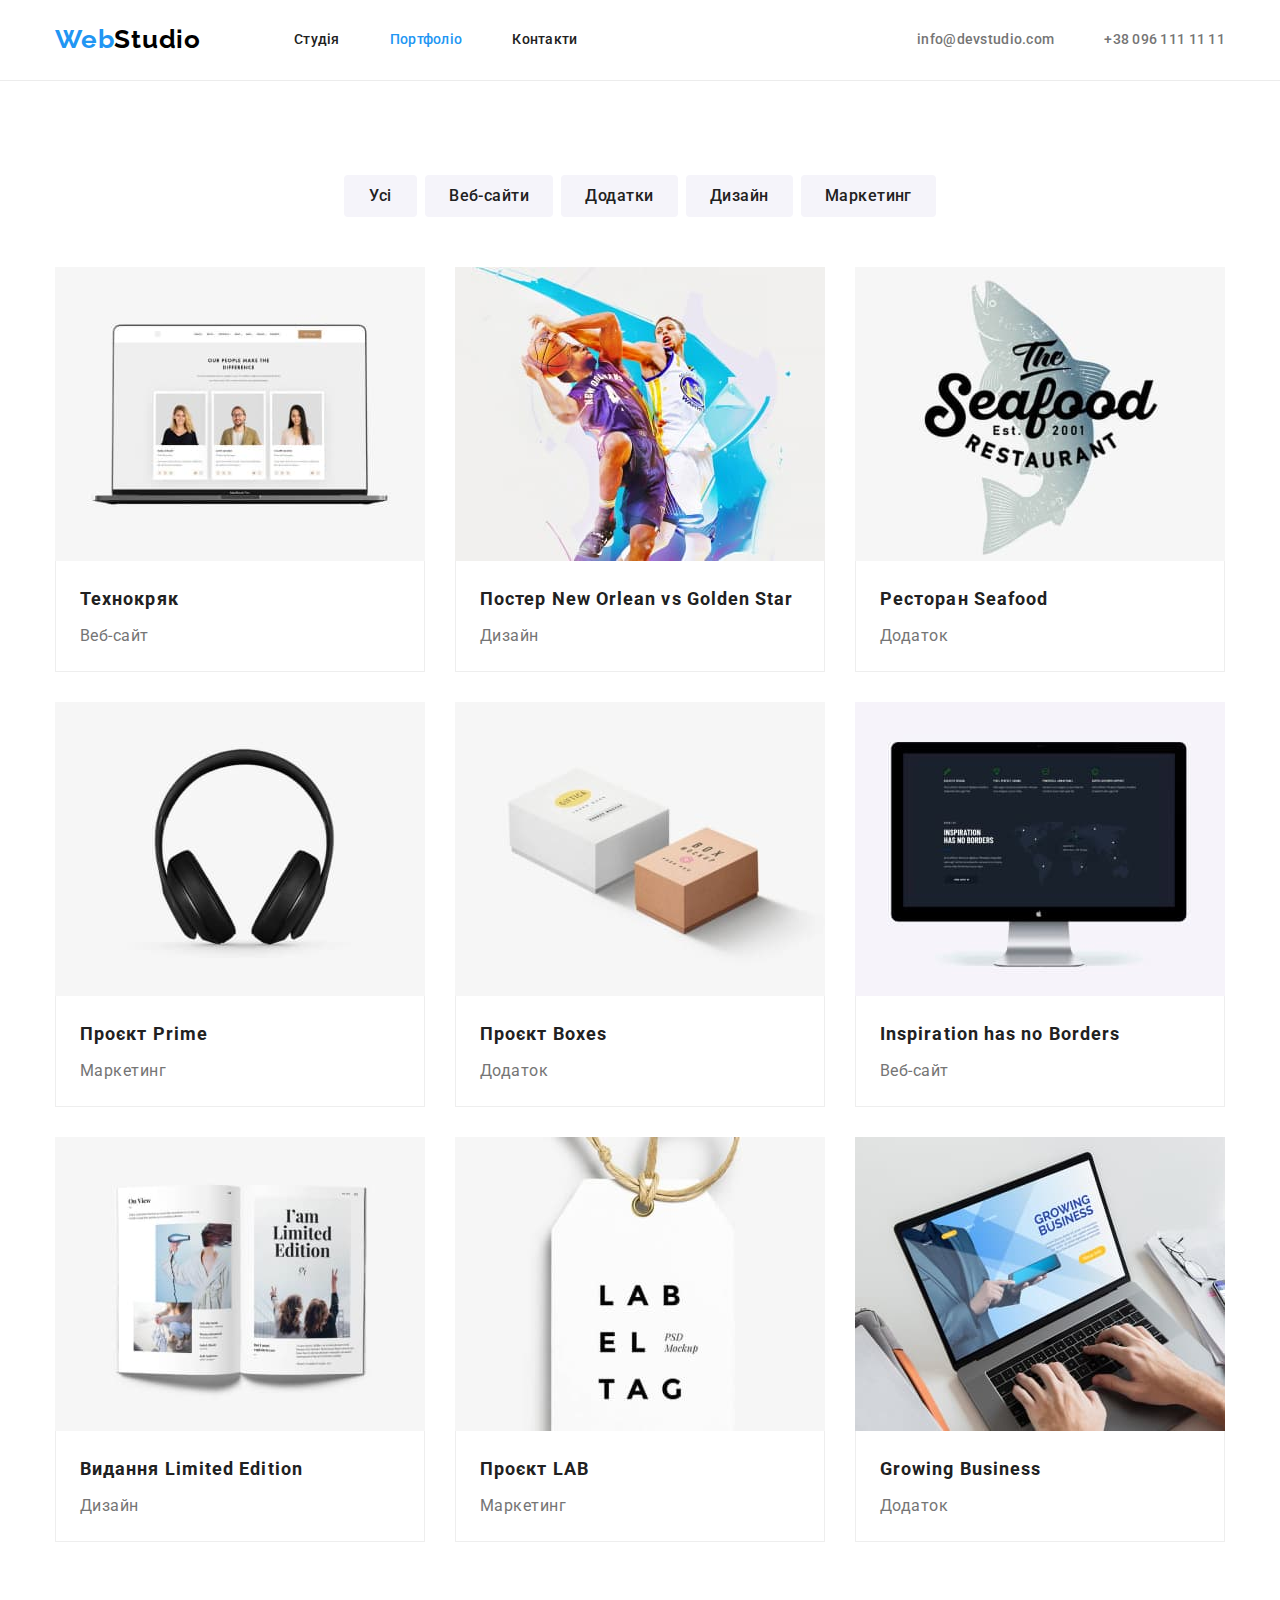
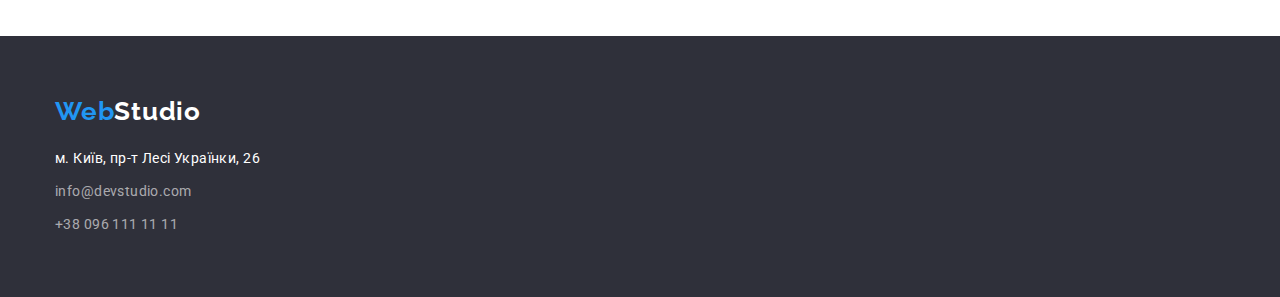
==== portfolio.html @ c724a68a "Initial commit" ====
<!DOCTYPE html>
<html lang="uk">

<head>
    <meta charset="UTF-8">
    <meta http-equiv="X-UA-Compatible" content="IE=edge">
    <meta name="viewport" content="width=device-width, initial-scale=1.0">
    <title>WebStudio</title>
    <link rel="stylesheet"
        href="https://cdnjs.cloudflare.com/ajax/libs/modern-normalize/1.1.0/modern-normalize.min.css">
    <link
        href="https://fonts.googleapis.com/css2?family=Raleway:wght@700&family=Roboto:wght@400;500;700;900&display=swap"
        rel="stylesheet">
    <link rel="stylesheet" href="./css/styles.css">
</head>

<body>
    <header class="page-header">
        <div class="container main-nav">
            <nav class="main-nav">
                <a href="#" class="logo"><span class="logo-blue">Web</span>Studio</a>
                <ul class="navigate">
                    <li class="item"><a href="index.html" class="nav-link">Студія</a></li>
                    <li class="item"><a href="portfolio.html" class="nav-link"><span
                                class="logo-blue">Портфоліо</span></a></li>
                    <li class="item"><a href="#" class="nav-link">Контакти</a></li>
                </ul>
            </nav>
            <ul class="cont-top">
                <li class="item"><a href="mailto:info@devstudio.com" class="mail">info@devstudio.com</a></li>
                <li class="item"><a href="tel:+380961111111" class="telephone">+38 096 111 11 11</a></li>
            </ul>
        </div>
    </header>
    <main>
        <!--Hero section-->
        <section class="section">
            <div class="container">
                <h1 class="visually-hidden">Наші роботи</h1>
                <ul class="sec-btn">
                    <li class="btn"><button type="button" class="button secondary">Усі</button></li>
                    <li class="btn"><button type="button" class="button secondary">Веб-сайти</button></li>
                    <li class="btn"><button type="button" class="button secondary">Додатки</button></li>
                    <li class="btn"><button type="button" class="button secondary">Дизайн</button></li>
                    <li class="btn"><button type="button" class="button secondary">Маркетинг</button></li>
                </ul>                           
                    <ul class="photo-link flex-container">                        
                            <li class="flex-element">
                                <a href="#" class="link">
                                    <img class="img" src="images/Team.jpg" alt="Team" width=370>
                                    <div class="border">
                                        <h2 class="title-photo">Технокряк</h2>
                                        <p class="text-photo">Веб-сайт</p>
                                    </div>                                
                                </a>
                            </li>        
                            <li class="flex-element">
                                <a href="#" class="link">
                                    <img class="img" src="images/nba.jpg" alt="nba" width=370>
                                    <div class="border">
                                        <h2 class="title-photo">Постер New Orlean vs Golden Star</h2>
                                        <p class="text-photo">Дизайн</p>
                                    </div>
                                </a>
                            </li>                        
                            <li class="flex-element">
                                <a href="#" class="link">
                                    <img class="img" src="images/seafood.jpg" alt="seafood" width=370>
                                    <div class="border">
                                        <h2 class="title-photo">Ресторан Seafood</h2>
                                        <p class="text-photo">Додаток</p>
                                    </div>
                                </a>
                            </li>                        
                            <li class="flex-element">
                                <a href="#" class="link">
                                    <img class="img" src="images/headphones.jpg" alt="headphones" width=370>
                                    <div class="border">
                                        <h2 class="title-photo">Проєкт Prime</h2>
                                        <p class="text-photo">Маркетинг</p>
                                    </div>
                                </a>
                            </li>                        
                            <li class="flex-element">
                                <a href="#" class="link">
                                    <img class="img" src="images/boxes.jpg" alt="boxes" width=370>
                                    <div class="border">
                                        <h2 class="title-photo">Проєкт Boxes</h2>
                                        <p class="text-photo">Додаток</p>
                                    </div>
                                </a>
                            </li>                        
                            <li class="flex-element">
                                <a href="#" class="link">
                                    <img class="img" src="images/monitor.jpg" alt="monitor" width=370>
                                    <div class="border">
                                        <h2 class="title-photo">Inspiration has no Borders</h2>
                                        <p class="text-photo">Веб-сайт</p>
                                    </div>
                                </a>
                            </li>                        
                            <li class="flex-element">
                                <a href="#" class="link">
                                    <img class="img" src="images/book.jpg" alt="book" width=370>
                                    <div class="border">
                                        <h2 class="title-photo">Видання Limited Edition</h2>
                                        <p class="text-photo">Дизайн</p>
                                    </div>
                                </a>
                            </li>                        
                            <li class="flex-element">
                                <a href="#" class="link">
                                    <img class="img" src="images/label.jpg" alt="label" width=370>
                                    <div class="border">
                                        <h2 class="title-photo">Проєкт LAB</h2>
                                        <p class="text-photo">Маркетинг</p>
                                    </div>
                                </a>
                            </li>                        
                            <li class="flex-element">
                                <a href="#" class="link">
                                    <img class="img" src="images/new-laptop.jpg" alt="new laptop" width=370>
                                    <div class="border">
                                        <h2 class="title-photo">Growing Business</h2>
                                        <p class="text-photo">Додаток</p>
                                    </div>
                                </a>
                            </li>                        
                    </ul>                
            </div>
        </section>
    </main>
    <footer class="footer">
        <div class="container">
            <a href="#" class="logo-down"><span class="logo-blue">Web</span>Studio</a>
            <address class="address">
                <ul>
                    <li class="address-down"> <a href="https://goo.gl/maps/cJpdM1vkZqxWry588" target="_blank"
                            rel="noopener norefferer nofollow" class="place">м. Київ,
                            пр-т Лесі Українки, 26</a> </li>
                    <li class="address-down"><a href="mailto:info@devstudio.com" target="_blank" rel="noopener norefferer nofollow"
                            class="contacts">info@devstudio.com</a></li>
                    <li class="address-down"><a href="tel:+380961111111" class="contacts">+38 096 111 11 11</a></li>
                </ul>
            </address>
        </div>
    </footer>
</body>

</html>
---- css/styles.css ----
:root {
    --primary-text-color: #757575;
    --title-text-color: #212121;
    --accent-color: #2196F3;
    --background-color: #FFFFFF;
    --second-background-color: #F5F4FA;
    --contact-color: rgba(255, 255, 255, 0.6);
    --color-logo: #000000;
    --background-color-hero: #2F303A;
    --button-main-hover: #188CE8;
    --border-color: #ECECEC;
    --second-border-color: #EEEEEE;
}

body {
    display: block;
    max-width: 100%;
    font-family: 'Roboto', sans-serif;
    color: var(--primary-text-color);
    background-color: var(--background-color);
}

/* header */

h1,
h2,
h3,
h4,
h5,
h6,
p {
    margin-top: 0;
    margin-bottom: 0;
}

.page-header {
    display: flex;
    border-bottom: 1px solid var(--border-color);
}

.main-nav {
    display: flex;
    align-items: center;
}

.container {
    width: 1200px;
    padding-left: 15px;
    padding-right: 15px;
    margin: 0 auto;    
}

.logo {
    color: var(--color-logo);
    font-family: 'Raleway', sans-serif;
    font-weight: 700;
    font-size: 26px;
    line-height: 1.19;
    letter-spacing: 0.03em;
    text-decoration: none;
    padding-bottom: 25px;
    padding-top: 24px;
    display: flex;
}

.logo-down {
    color: var(--background-color);
    font-family: 'Raleway', sans-serif;
    font-weight: 700;
    font-size: 26px;
    line-height: 1.19;
    letter-spacing: 0.03em;
    text-decoration: none;
}

.logo-blue {
    color: var(--accent-color);
}

.navigate,
.cont-top {    
    display: flex;
}

.navigate {
    margin-left: 93px;
}

.cont-top {
    margin-left: auto;
}

ul {
    list-style: none;
    padding: 0;
    margin: 0;
}

.item:not(:last-child) {
    margin-right: 50px;
}


.nav-link {
    display: block;
    color: var(--title-text-color);
    font-weight: 500;
    font-size: 14px;
    line-height: 1.14;
    letter-spacing: 0.02em;
    text-decoration: none;
    padding-top: 32px;
    padding-bottom: 32px;
}

.nav-link:hover,
.nav-link:focus,
.telephone:hover,
.telephone:focus,
.mail:hover,
.mail:focus {
    color: var(--accent-color);
}

.telephone,
.mail {
    display: block;
    color: var(--primary-text-color);
    font-weight: 500;
    font-size: 14px;
    line-height: 1.14;
    letter-spacing: 0.02em;
    text-decoration: none;
    padding-top: 32px;
    padding-bottom: 32px;
}

/* main */

.hero,
.footer {
    background-color: var(--background-color-hero);
}

.hero {
    text-align: center;
    padding-top: 200px;
    padding-bottom: 200px;
}

.title {
    color: var(--background-color);
    font-weight: 900;
    font-size: 44px;
    line-height: 1.36;
    letter-spacing: 0.06em;
    text-transform: uppercase;
    margin-bottom: 30px;
    }

.section {
    padding-top: 94px;
    padding-bottom: 94px;
}

.img {
    display: block;
    max-width: 100%;
    height: auto;
}

.prioritets {
    padding-top: 94px;
}

.title-link {
    color: var(--title-text-color);
    font-weight: 700;
    font-size: 14px;
    line-height: 1.14;
    letter-spacing: 0.03em;
    text-transform: uppercase;
    margin-bottom: 10px;
}

.text-site {
    font-size: 14px;
    line-height: 1.71;
    letter-spacing: 0.03em;
    margin-top: 10px;
    }

.text-position {
    font-size: 14px;
    line-height: 1.71;
    letter-spacing: 0.03em;
    margin-top: 10px;
    text-align: center;
    }
.title-name {
    color: var(--title-text-color);
    font-weight: 700;
    font-size: 36px;
    line-height: 1.17;
    letter-spacing: 0.03em;
    margin-bottom: 50px;
    text-align: center;
}
.we-do {
    padding-top: 94px;
    padding-bottom: 94px;
    display: block;
}

/* our prioritets */




/* our team */

.team {
    background-color: var(--second-background-color);
    padding-top: 94px;
    padding-bottom: 94px;
}

.back {
    background-color: var(--background-color);
    margin-right: 30px;
}

.back:nth-child(4n) {
    margin-right: 0;
}
.team-background {
    background-color: var(--background-color);
    padding-top: 30px;
    padding-bottom: 30px;
}

.name {
    color: var(--title-text-color);
    font-weight: 500;
    font-size: 16px;
    line-height: 1.18;
    letter-spacing: 0.03em;
    text-align: center;
}

/* button */

.button {
    text-align: center;    
    border-radius: 4px;
    color: var(--title-text-color);
    background-color: var(--second-background-color);
    border-color: transparent;
}

.button.main {
    padding: 10px 32px;   
    box-shadow: 0px 4px 4px rgba(0, 0, 0, 0.15);
    color: var(--background-color);
    background-color: var(--accent-color);
    font-family: 'Roboto', sans-serif;
    font-weight: 700;
    font-size: 16px;
    line-height: 1.88;
    letter-spacing: 0.06em;
   
}

.button.secondary {
    color: var(--title-text-color);
    font-family: 'Roboto', sans-serif;
    font-weight: 500;
    font-size: 16px;
    line-height: 1.62;
    letter-spacing: 0.03em;
    padding: 6px 22px;
    min-width: 73px;
}

.button.main:hover,
.button.main:focus {
    cursor: pointer;
    background-color: var(--button-main-hover);
}

.button.secondary:hover,
.button.secondary:focus {
    cursor: pointer;
    color: var(--background-color);
    background-color: var(--accent-color);
}

/* footer */

.footer {
    padding-top: 60px;
    padding-bottom: 60px;
}

.place {
    color: var(--background-color);
    font-style: normal;
    font-size: 14px;
    line-height: 1.71;
    letter-spacing: 0.03em;
    text-decoration: none;
    margin-top: 20px;
}

.contacts {
    color: var(--contact-color);
    font-style: normal;
    text-decoration: none;
    font-size: 14px;
    line-height: 1.71;
    letter-spacing: 0.03em;    
}

.address {
    margin-top: 20px;    
}

.address-down {
    margin-bottom: 9px;
}

.address-down:last-child {
    margin-bottom: 0px;
}

.contacts:hover,
.contacts:focus,
.place:hover,
.place:focus {
    cursor: pointer;
    color: var(--accent-color);
}

/* portfolio */

.visually-hidden {
    position: absolute;
    width: 1px;
    height: 1px;
    margin: -1px;
    padding: 0;
    overflow: hidden;
    border: 0;
    clip: rect(0 0 0 0);
}

.link {
    text-decoration: none;
}

.border {
    padding: 20px 24px;
    border-left: 1px solid var(--second-border-color);
    border-right: 1px solid var(--second-border-color);
    border-bottom: 1px solid var(--second-border-color);
}
.title-photo {
    color: var(--title-text-color);
    font-weight: 700;
    font-size: 18px;
    line-height: 2;
    letter-spacing: 0.06em;
}

.text-photo {
    color: var(--primary-text-color);
    font-size: 16px;
    line-height: 1.88;
    letter-spacing: 0.03em;
    margin-top: 4px;
}

.photo-link {
    margin-top: 50px;
}

.flex-container {
    display: flex;
    flex-wrap: wrap;
}

.flex-element {
    width: 370px;
    margin-right: 30px;
    margin-bottom: 30px;
}

.flex-element:nth-child(3n) {
    margin-right: 0;
}

.flex-element:nth-last-child(-n+3) {
    margin-bottom: 0;
}

.sec-btn {
    display: flex;
    align-items: center;
    justify-content: center;
}

.btn:not(:last-child) {
    margin-right: 8px;
}

.flex-cont {    
    display: flex;
}

.size {
    width: 270px;
    margin-right: 30px;
}

.size:nth-child(4n) {
    margin-right: 0;
}

.picture {    
    margin-right: 30px;
    
}

.picture:nth-child(3n) {
    margin-right: 0;
}
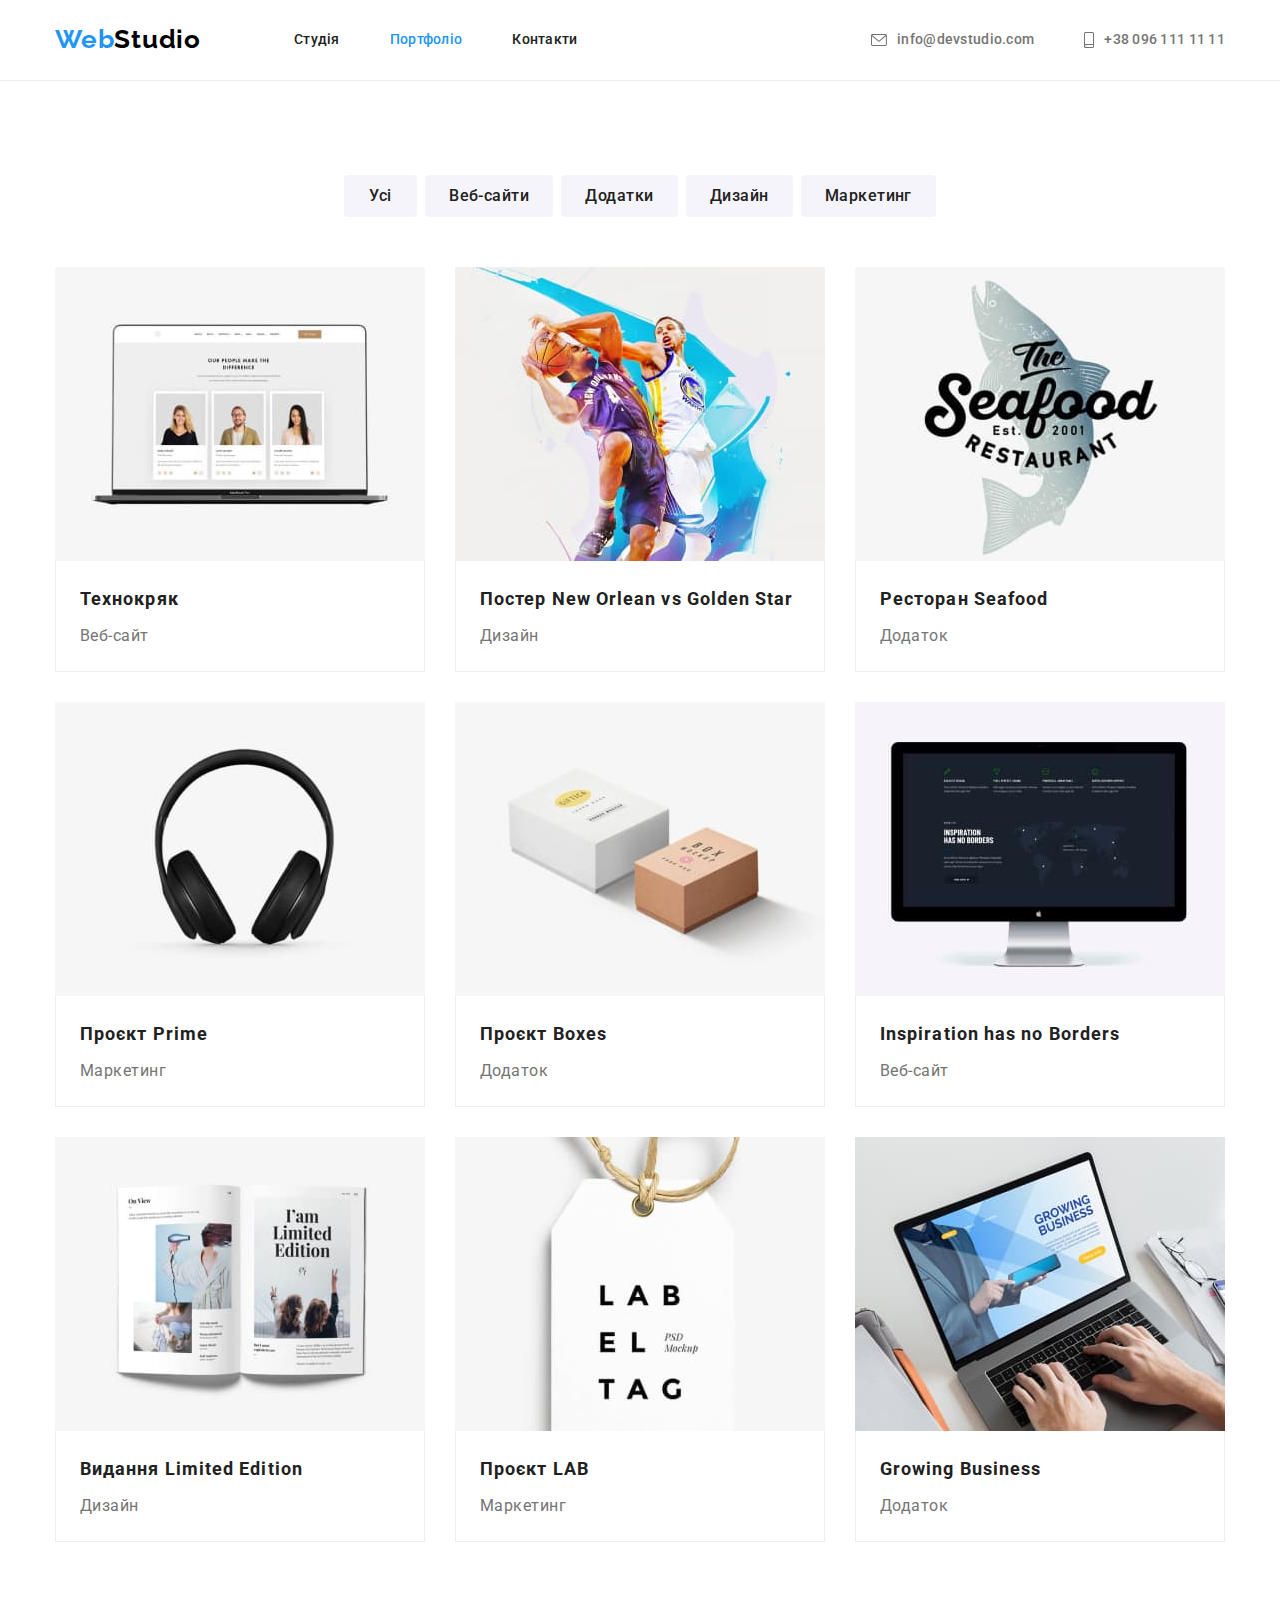
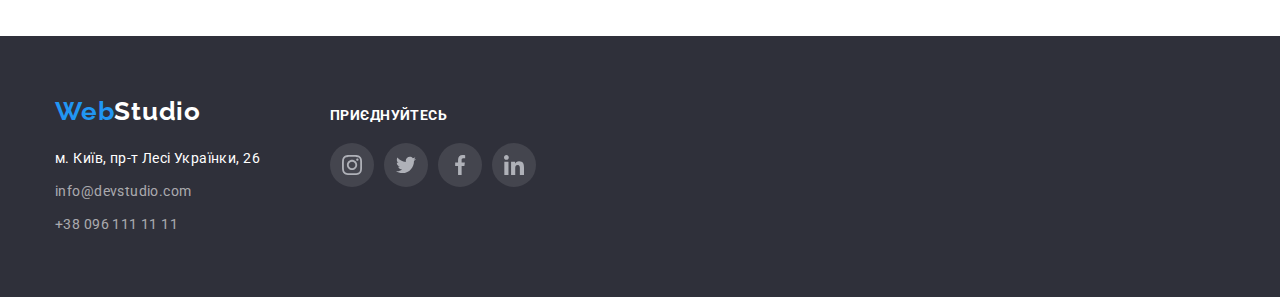
==== commit e3fa4280: "end of hw-04" ====
--- a/portfolio.html
+++ b/portfolio.html
@@ -15,6 +15,7 @@
 </head>
 
 <body>
+
     <header class="page-header">
         <div class="container main-nav">
             <nav class="main-nav">
@@ -27,13 +28,21 @@
                 </ul>
             </nav>
             <ul class="cont-top">
-                <li class="item"><a href="mailto:info@devstudio.com" class="mail">info@devstudio.com</a></li>
-                <li class="item"><a href="tel:+380961111111" class="telephone">+38 096 111 11 11</a></li>
+                <li class="item"><a class="mail" href="mailto:info@devstudio.com">
+                        <svg class="header-icons" width="16" height="12">
+                            <use href="./images/SVG/symbol-defs.svg#icon-envelope-1"></use>
+                        </svg> info@devstudio.com</a></li>
+                <li class="item"><a class="telephone" href="tel:+380961111111">
+                        <svg class="header-icons" width="10" height="16">
+                            <use href="./images/SVG/symbol-defs.svg#icon-smartphone-1"></use>
+                        </svg> +38 096 111 11 11</a></li>
             </ul>
         </div>
     </header>
     <main>
+
         <!--Hero section-->
+
         <section class="section">
             <div class="container">
                 <h1 class="visually-hidden">Наші роботи</h1>
@@ -44,85 +53,103 @@
                     <li class="btn"><button type="button" class="button secondary">Дизайн</button></li>
                     <li class="btn"><button type="button" class="button secondary">Маркетинг</button></li>
                 </ul>                           
-                    <ul class="photo-link flex-container">                        
-                            <li class="flex-element">
-                                <a href="#" class="link">
+                    <ul class="flex-container">                        
+                            <li class="flex-element">
+                                <a href="#" class="link-portfolio">
+                                    <div class="global-link">
                                     <img class="img" src="images/Team.jpg" alt="Team" width=370>
                                     <div class="border">
                                         <h2 class="title-photo">Технокряк</h2>
                                         <p class="text-photo">Веб-сайт</p>
-                                    </div>                                
+                                    </div>
+                                    </div>
                                 </a>
                             </li>        
                             <li class="flex-element">
-                                <a href="#" class="link">
+                                <a href="#" class="link-portfolio">
+                                    <div class="global-link">
                                     <img class="img" src="images/nba.jpg" alt="nba" width=370>
                                     <div class="border">
                                         <h2 class="title-photo">Постер New Orlean vs Golden Star</h2>
                                         <p class="text-photo">Дизайн</p>
                                     </div>
-                                </a>
-                            </li>                        
-                            <li class="flex-element">
-                                <a href="#" class="link">
+                                    </div>
+                                </a>
+                            </li>                        
+                            <li class="flex-element">
+                                <a href="#" class="link-portfolio">
+                                    <div class="global-link">
                                     <img class="img" src="images/seafood.jpg" alt="seafood" width=370>
                                     <div class="border">
                                         <h2 class="title-photo">Ресторан Seafood</h2>
                                         <p class="text-photo">Додаток</p>
                                     </div>
-                                </a>
-                            </li>                        
-                            <li class="flex-element">
-                                <a href="#" class="link">
+                                    </div>
+                                </a>
+                            </li>                        
+                            <li class="flex-element">
+                                <a href="#" class="link-portfolio">
+                                    <div class="global-link">
                                     <img class="img" src="images/headphones.jpg" alt="headphones" width=370>
                                     <div class="border">
                                         <h2 class="title-photo">Проєкт Prime</h2>
                                         <p class="text-photo">Маркетинг</p>
                                     </div>
-                                </a>
-                            </li>                        
-                            <li class="flex-element">
-                                <a href="#" class="link">
+                                    </div>
+                                </a>
+                            </li>                        
+                            <li class="flex-element">
+                                <a href="#" class="link-portfolio">
+                                    <div class="global-link">
                                     <img class="img" src="images/boxes.jpg" alt="boxes" width=370>
                                     <div class="border">
                                         <h2 class="title-photo">Проєкт Boxes</h2>
                                         <p class="text-photo">Додаток</p>
                                     </div>
-                                </a>
-                            </li>                        
-                            <li class="flex-element">
-                                <a href="#" class="link">
+                                    </div>
+                                </a>
+                            </li>                        
+                            <li class="flex-element">
+                                <a href="#" class="link-portfolio">
+                                    <div class="global-link">
                                     <img class="img" src="images/monitor.jpg" alt="monitor" width=370>
                                     <div class="border">
                                         <h2 class="title-photo">Inspiration has no Borders</h2>
                                         <p class="text-photo">Веб-сайт</p>
                                     </div>
-                                </a>
-                            </li>                        
-                            <li class="flex-element">
-                                <a href="#" class="link">
+                                    </div>
+                                </a>
+                            </li>                        
+                            <li class="flex-element">
+                                <a href="#" class="link-portfolio">
+                                    <div class="global-link">
                                     <img class="img" src="images/book.jpg" alt="book" width=370>
                                     <div class="border">
                                         <h2 class="title-photo">Видання Limited Edition</h2>
                                         <p class="text-photo">Дизайн</p>
                                     </div>
-                                </a>
-                            </li>                        
-                            <li class="flex-element">
-                                <a href="#" class="link">
+                                    </div>
+                                </a>
+                            </li>                        
+                            <li class="flex-element">
+                                <a href="#" class="link-portfolio">
+                                    <div class="global-link">
                                     <img class="img" src="images/label.jpg" alt="label" width=370>
                                     <div class="border">
                                         <h2 class="title-photo">Проєкт LAB</h2>
                                         <p class="text-photo">Маркетинг</p>
                                     </div>
-                                </a>
-                            </li>                        
-                            <li class="flex-element">
-                                <a href="#" class="link">
+                                    </div>
+                                </a>
+                            </li>                        
+                            <li class="flex-element">
+                                <a href="#" class="link-portfolio">
+                                    <div class="global-link">
                                     <img class="img" src="images/new-laptop.jpg" alt="new laptop" width=370>
                                     <div class="border">
                                         <h2 class="title-photo">Growing Business</h2>
                                         <p class="text-photo">Додаток</p>
+                                    </div>
                                     </div>
                                 </a>
                             </li>                        
@@ -130,19 +157,61 @@
             </div>
         </section>
     </main>
+
+    <!-- footer -->
+
     <footer class="footer">
-        <div class="container">
-            <a href="#" class="logo-down"><span class="logo-blue">Web</span>Studio</a>
-            <address class="address">
-                <ul>
-                    <li class="address-down"> <a href="https://goo.gl/maps/cJpdM1vkZqxWry588" target="_blank"
-                            rel="noopener norefferer nofollow" class="place">м. Київ,
-                            пр-т Лесі Українки, 26</a> </li>
-                    <li class="address-down"><a href="mailto:info@devstudio.com" target="_blank" rel="noopener norefferer nofollow"
-                            class="contacts">info@devstudio.com</a></li>
-                    <li class="address-down"><a href="tel:+380961111111" class="contacts">+38 096 111 11 11</a></li>
+        <div class="container container-footer">
+            <div class="footer-main">
+                <a href="#" class="logo-down"><span class="logo-blue">Web</span>Studio</a>
+                <address class="address">
+                    <ul>
+                        <li class="address-down"> <a href="https://goo.gl/maps/cJpdM1vkZqxWry588" target="_blank"
+                                rel="noopener norefferer nofollow" class="place">м. Київ,
+                                пр-т Лесі Українки, 26</a> </li>
+                        <li class="address-down"><a href="mailto:info@devstudio.com" target="_blank"
+                                rel="noopener norefferer nofollow" class="contacts">info@devstudio.com</a></li>
+                        <li class="address-down"><a href="tel:+380961111111" class="contacts">+38 096 111 11 11</a></li>
+                    </ul>
+                </address>
+            </div>
+            <div class="footer-social">
+                <h3 class="subtitle-footer-social">Приєднуйтесь</h3>
+                <ul class="list list-social">
+                    <li class="item-social">
+                        <a class="link link-social link-social-footer" href="https://www.instagram.com/" target="_blank"
+                            rel="noopener noreferrer" aria-label="instagram">
+                            <svg class="social-icon" width="20" height="20">
+                                <use href="./images/SVG/symbol-defs.svg#icon-instagram"></use>
+                            </svg>
+                        </a>
+                    </li>
+                    <li class="item-social">
+                        <a class="link link-social link-social-footer" href="https://twitter.com/" target="_blank"
+                            rel="noopener noreferrer" aria-label="twitter">
+                            <svg class="social-icon" width="20" height="20">
+                                <use href="./images/SVG/symbol-defs.svg#icon-twitter"></use>
+                            </svg>
+                        </a>
+                    </li>
+                    <li class="item-social">
+                        <a class="link link-social link-social-footer" href="https://www.facebook.com/" target="_blank"
+                            rel="noopener noreferrer" aria-label="facebook">
+                            <svg class="social-icon" width="20" height="20">
+                                <use href="./images/SVG/symbol-defs.svg#icon-facebook"></use>
+                            </svg>
+                        </a>
+                    </li>
+                    <li class="item-social">
+                        <a class="link link-social link-social-footer" href="https://www.linkedin.com/" target="_blank"
+                            rel="noopener noreferrer" aria-label="linkedin">
+                            <svg class="social-icon" width="20" height="20">
+                                <use href="./images/SVG/symbol-defs.svg#icon-linkedin"></use>
+                            </svg>
+                        </a>
+                    </li>
                 </ul>
-            </address>
+            </div>
         </div>
     </footer>
 </body>
--- a/css/styles.css
+++ b/css/styles.css
@@ -11,6 +11,8 @@
     --button-main-hover: #188CE8;
     --border-color: #ECECEC;
     --second-border-color: #EEEEEE;
+    --overlay-background-color: #c4c4c4;
+    --color-social: #AFB1B8;
 }
 
 body {
@@ -78,16 +80,13 @@
     color: var(--accent-color);
 }
 
-.navigate,
-.cont-top {    
-    display: flex;
-}
-
 .navigate {
+    display: flex;
     margin-left: 93px;
 }
 
 .cont-top {
+    display: flex;
     margin-left: auto;
 }
 
@@ -100,7 +99,6 @@
 .item:not(:last-child) {
     margin-right: 50px;
 }
-
 
 .nav-link {
     display: block;
@@ -119,13 +117,15 @@
 .telephone:hover,
 .telephone:focus,
 .mail:hover,
-.mail:focus {
+.mail:focus,
+.header-icons:hover,
+.header-icons:focus {
     color: var(--accent-color);
 }
 
 .telephone,
 .mail {
-    display: block;
+    display: flex;
     color: var(--primary-text-color);
     font-weight: 500;
     font-size: 14px;
@@ -134,7 +134,14 @@
     text-decoration: none;
     padding-top: 32px;
     padding-bottom: 32px;
-}
+    align-items: center;
+}
+
+.header-icons {
+    margin-right: 10px;
+    fill: currentColor;
+}
+
 
 /* main */
 
@@ -147,6 +154,18 @@
     text-align: center;
     padding-top: 200px;
     padding-bottom: 200px;
+}
+
+.overlay {
+    max-width: 1600px;
+    height: 600px;
+    margin-left: auto;
+    margin-right: auto;
+    outline: 1px solid var(--overlay-background-color);
+    background-image: linear-gradient(rgba(47, 48, 58, 0.4), rgba(47, 48, 58, 0.4)), url(../images/Teamoverlay.jpg);
+    background-position: center;
+    background-repeat: no-repeat;
+    background-size: cover;    
 }
 
 .title {
@@ -173,8 +192,18 @@
 .prioritets {
     padding-top: 94px;
 }
-
-.title-link {
+.main-icons {
+    display: flex;
+    justify-content: center;
+    align-items: center;
+    width: 270px;
+    height: 120px;
+    border-radius: 4px;
+    background-color: var(--second-background-color);
+    margin-bottom: 30px;
+}
+
+.title-main {
     color: var(--title-text-color);
     font-weight: 700;
     font-size: 14px;
@@ -192,10 +221,10 @@
     }
 
 .text-position {
-    font-size: 14px;
+    font-size: 16px;
     line-height: 1.71;
     letter-spacing: 0.03em;
-    margin-top: 10px;
+    /* margin-top: 10px; */
     text-align: center;
     }
 .title-name {
@@ -213,41 +242,96 @@
     display: block;
 }
 
-/* our prioritets */
-
-
-
+.picture {
+    margin-right: 30px;
+
+}
+
+.picture:nth-child(3n) {
+    margin-right: 0;
+}
 
 /* our team */
 
-.team {
+.section-team {
     background-color: var(--second-background-color);
-    padding-top: 94px;
-    padding-bottom: 94px;
-}
-
-.back {
+}
+
+.subject-section {
+    margin-bottom: 50px;
+    font-weight: 700;
+    font-size: 36px;
+    line-height: calc(42 / 36);
+    text-align: center;
+    letter-spacing: 0.03em;
+    color: var(--title-text-color);
+}
+
+.list-team {
+    padding-left: 0px;
+    margin: 0;
+    display: flex;
+    gap: 30px;
+}
+
+.item-team {
+    box-shadow: 0px 1px 3px rgba(0, 0, 0, 0.12),
+        0px 1px 1px rgba(0, 0, 0, 0.14),
+        0px 2px 1px rgba(0, 0, 0, 0.2);
+    border-radius: 0px 0px 4px 4px;
+}
+
+.desc-team {
+    padding: 30px 0;
     background-color: var(--background-color);
-    margin-right: 30px;
-}
-
-.back:nth-child(4n) {
-    margin-right: 0;
-}
-.team-background {
-    background-color: var(--background-color);
-    padding-top: 30px;
-    padding-bottom: 30px;
-}
-
-.name {
-    color: var(--title-text-color);
+}
+
+.subtitle-team {
     font-weight: 500;
     font-size: 16px;
-    line-height: 1.18;
-    letter-spacing: 0.03em;
+    line-height: calc(19 / 16);
     text-align: center;
-}
+    letter-spacing: 0.03em;
+    margin-bottom: 10px;
+    color: var(--title-text-color);
+}
+
+.text-team {
+    margin-bottom: 16px;
+    font-size: 16px;
+    line-height: calc(19 / 16);
+    text-align: center;
+    letter-spacing: 0.03em;
+}
+
+.list-social {
+    display: flex;
+    justify-content: center;
+    gap: 10px;
+}
+
+.link-social {
+    display: flex;
+    align-items: center;
+    justify-content: center;
+    padding: 0;
+    width: 44px;
+    height: 44px;
+    color: var(--color-social);
+    background-color: var(--background-color);
+    border-radius: 50%;
+}
+
+.link-social:hover,
+.link-social:focus {
+    color: var(--background-color);
+    background-color: var(--accent-color);
+}
+
+.social-icon {
+    fill: currentColor;
+}
+
 
 /* button */
 
@@ -269,8 +353,7 @@
     font-size: 16px;
     line-height: 1.88;
     letter-spacing: 0.06em;
-   
-}
+   }
 
 .button.secondary {
     color: var(--title-text-color);
@@ -340,6 +423,32 @@
 .place:focus {
     cursor: pointer;
     color: var(--accent-color);
+}
+
+/* footer-social */
+
+.container-footer {
+    display: flex;
+    align-items: baseline;
+}
+
+.footer-social {
+    margin-left: 70px;
+}
+
+.subtitle-footer-social {
+    margin-bottom: 20px;
+    font-weight: 700;
+    font-size: 14px;
+    line-height: calc(16 / 14);
+    letter-spacing: 0.03em;
+    text-transform: uppercase;
+    color: var(--background-color);
+}
+
+.link-social-footer {
+    color: var(--background-color);
+    background-color: #FFFFFF1A;
 }
 
 /* portfolio */
@@ -357,6 +466,7 @@
 
 .link {
     text-decoration: none;
+    color: var(--title-text-color);
 }
 
 .border {
@@ -371,6 +481,7 @@
     font-size: 18px;
     line-height: 2;
     letter-spacing: 0.06em;
+    margin-bottom: 4px;
 }
 
 .text-photo {
@@ -378,16 +489,13 @@
     font-size: 16px;
     line-height: 1.88;
     letter-spacing: 0.03em;
-    margin-top: 4px;
-}
-
-.photo-link {
+    
+}
+
+.flex-container {
+    display: flex;
+    flex-wrap: wrap;
     margin-top: 50px;
-}
-
-.flex-container {
-    display: flex;
-    flex-wrap: wrap;
 }
 
 .flex-element {
@@ -404,6 +512,16 @@
     margin-bottom: 0;
 }
 
+.link-portfolio {
+    text-decoration: none;
+    color: var(--title-text-color);
+}
+
+.link-portfolio:hover .global-link,
+.link-portfolio:focus .global-link {
+    box-shadow: 0px 1px 1px rgba(0, 0, 0, 0.12), 0px 4px 4px rgba(0, 0, 0, 0.06), 1px 4px 6px rgba(0, 0, 0, 0.16);
+}
+
 .sec-btn {
     display: flex;
     align-items: center;
@@ -418,8 +536,9 @@
     display: flex;
 }
 
+/* our prioritets */
+
 .size {
-    width: 270px;
     margin-right: 30px;
 }
 
@@ -427,11 +546,50 @@
     margin-right: 0;
 }
 
-.picture {    
-    margin-right: 30px;
-    
-}
-
-.picture:nth-child(3n) {
-    margin-right: 0;
-}
+.antenna::before {
+    background-image: url(../images/antenna.png);
+}
+
+.vector::before {
+    background-image: url(../images/Vector.png);
+}
+
+.diagram::before {
+    background-image: url(../images/diagram.png);
+}
+
+.astronaut::before {
+    background-image: url(../images/astronaut.png);
+} */
+
+.list {
+    list-style: none;
+    display: block;
+}
+
+/* clients */
+
+.list-client {
+    display: flex;
+    gap: 30px;    
+}
+
+.item-client {
+    width: 170px;
+    height: 92px;
+}
+
+.link-client {
+    display: flex;
+    justify-content: center;
+    align-items: center;
+    width: 100%;
+    height: 100%;
+    border: 1px solid var(--second-border-color);
+    border-radius: 4px;
+    fill: var(--color-social);
+}
+
+
+
+
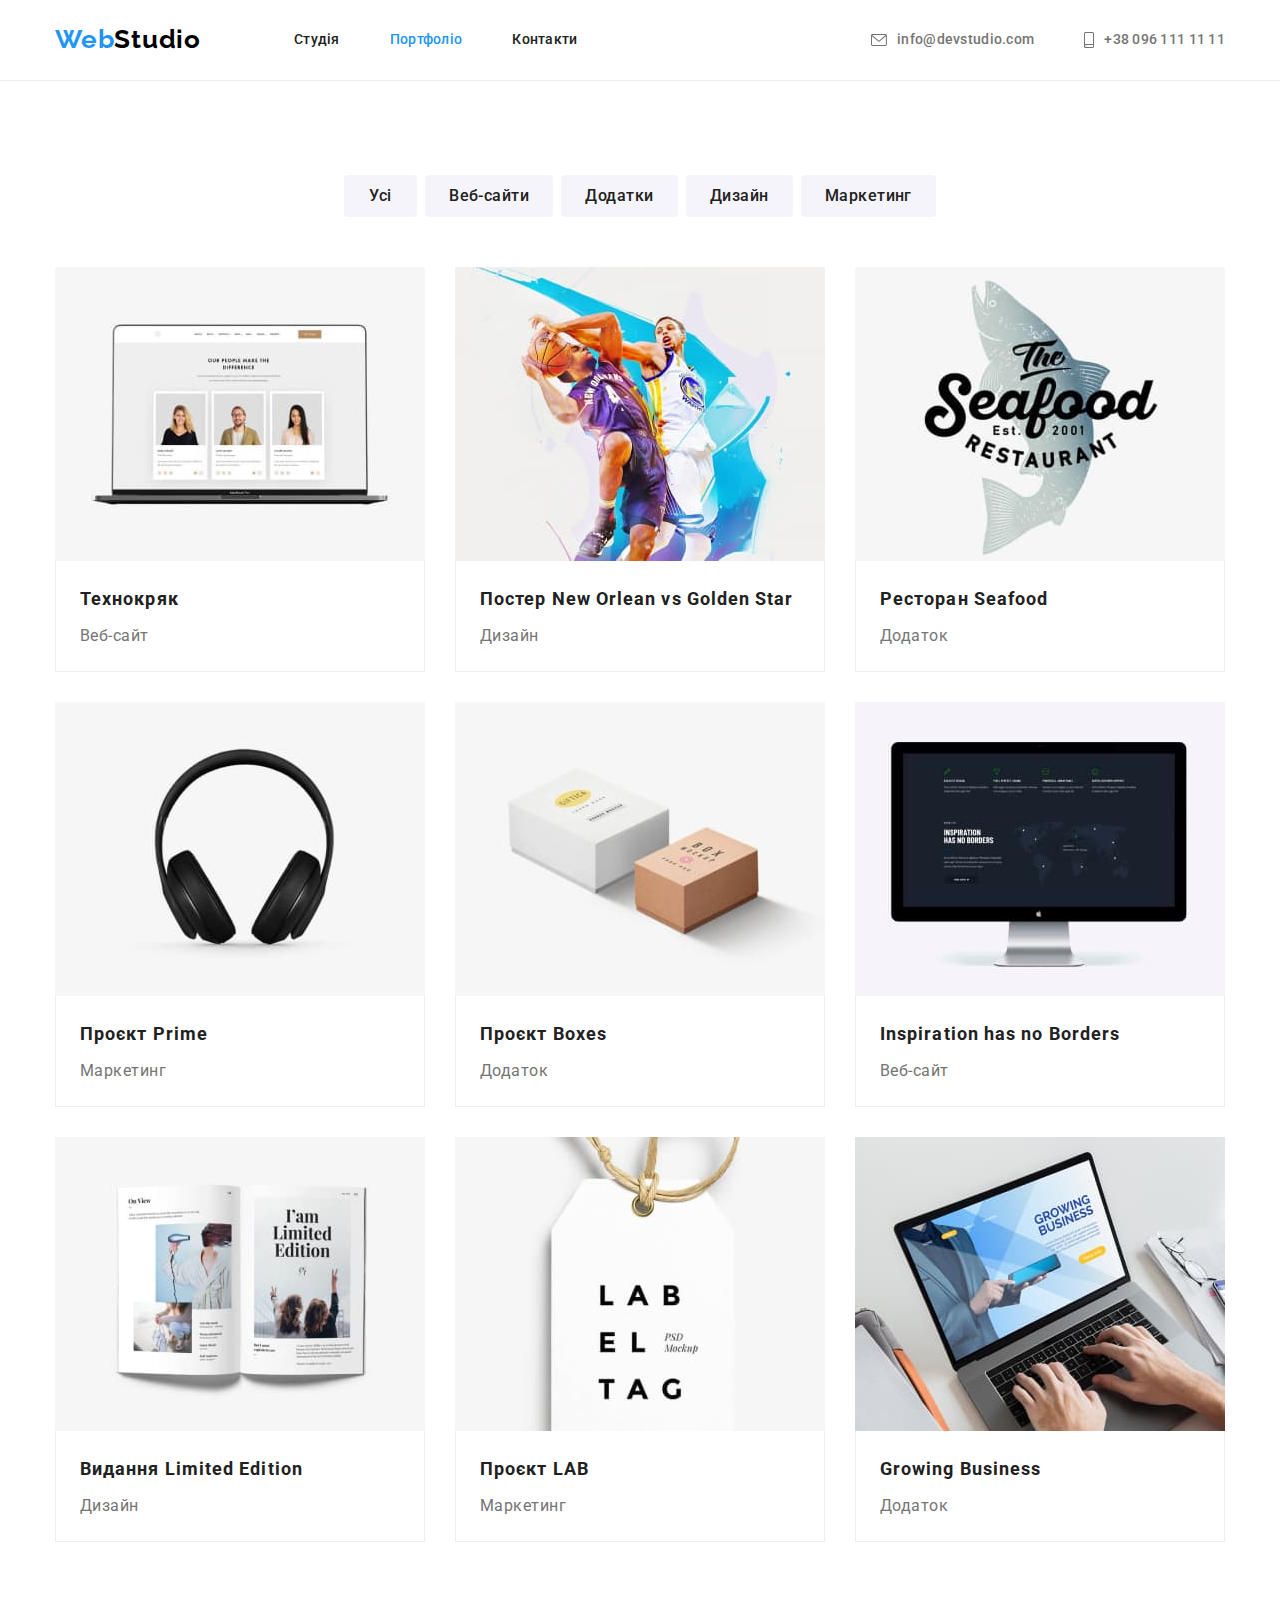
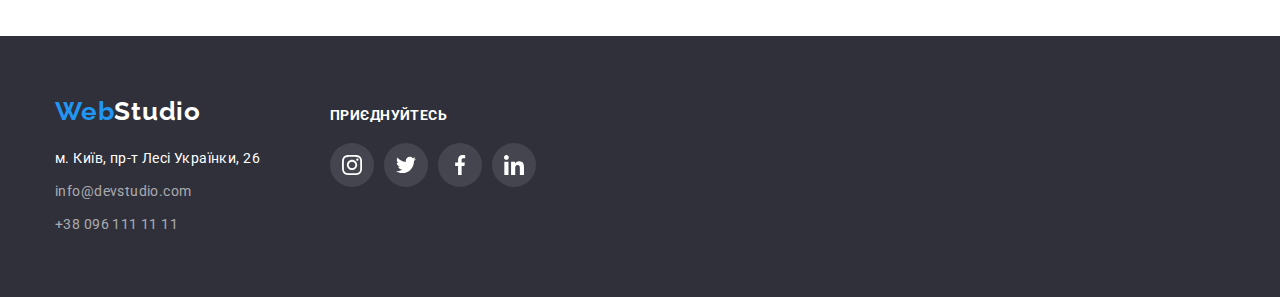
==== commit 341eff1c: "The end of hw-04" ====
--- a/portfolio.html
+++ b/portfolio.html
@@ -30,11 +30,11 @@
             <ul class="cont-top">
                 <li class="item"><a class="mail" href="mailto:info@devstudio.com">
                         <svg class="header-icons" width="16" height="12">
-                            <use href="./images/SVG/symbol-defs.svg#icon-envelope-1"></use>
+                            <use href="./images/symbol-defs.svg#icon-envelope-1"></use>
                         </svg> info@devstudio.com</a></li>
                 <li class="item"><a class="telephone" href="tel:+380961111111">
                         <svg class="header-icons" width="10" height="16">
-                            <use href="./images/SVG/symbol-defs.svg#icon-smartphone-1"></use>
+                            <use href="./images/symbol-defs.svg#icon-smartphone-1"></use>
                         </svg> +38 096 111 11 11</a></li>
             </ul>
         </div>
@@ -181,32 +181,32 @@
                     <li class="item-social">
                         <a class="link link-social link-social-footer" href="https://www.instagram.com/" target="_blank"
                             rel="noopener noreferrer" aria-label="instagram">
-                            <svg class="social-icon" width="20" height="20">
-                                <use href="./images/SVG/symbol-defs.svg#icon-instagram"></use>
+                            <svg class="social-icon-footer" width="20" height="20">
+                                <use href="./images/symbol-defs.svg#icon-instagram"></use>
                             </svg>
                         </a>
                     </li>
                     <li class="item-social">
                         <a class="link link-social link-social-footer" href="https://twitter.com/" target="_blank"
                             rel="noopener noreferrer" aria-label="twitter">
-                            <svg class="social-icon" width="20" height="20">
-                                <use href="./images/SVG/symbol-defs.svg#icon-twitter"></use>
+                            <svg class="social-icon-footer" width="20" height="20">
+                                <use href="./images/symbol-defs.svg#icon-twitter"></use>
                             </svg>
                         </a>
                     </li>
                     <li class="item-social">
                         <a class="link link-social link-social-footer" href="https://www.facebook.com/" target="_blank"
                             rel="noopener noreferrer" aria-label="facebook">
-                            <svg class="social-icon" width="20" height="20">
-                                <use href="./images/SVG/symbol-defs.svg#icon-facebook"></use>
+                            <svg class="social-icon-footer" width="20" height="20">
+                                <use href="./images/symbol-defs.svg#icon-facebook"></use>
                             </svg>
                         </a>
                     </li>
                     <li class="item-social">
                         <a class="link link-social link-social-footer" href="https://www.linkedin.com/" target="_blank"
                             rel="noopener noreferrer" aria-label="linkedin">
-                            <svg class="social-icon" width="20" height="20">
-                                <use href="./images/SVG/symbol-defs.svg#icon-linkedin"></use>
+                            <svg class="social-icon-footer" width="20" height="20">
+                                <use href="./images/symbol-defs.svg#icon-linkedin"></use>
                             </svg>
                         </a>
                     </li>
--- a/css/styles.css
+++ b/css/styles.css
@@ -323,17 +323,21 @@
 }
 
 .link-social:hover,
-.link-social:focus {
-    color: var(--background-color);
+.link-social:focus {    
     background-color: var(--accent-color);
 }
 
+.social-icon:hover,
+.social-icon:focus {
+    fill: var(--background-color);
+}
+
 .social-icon {
-    fill: currentColor;
-}
-
-
-/* button */
+    fill: var(--color-social);
+}
+
+
+/* button */    
 
 .button {
     text-align: center;    
@@ -447,7 +451,7 @@
 }
 
 .link-social-footer {
-    color: var(--background-color);
+    fill: var(--background-color);
     background-color: #FFFFFF1A;
 }
 
@@ -590,6 +594,8 @@
     fill: var(--color-social);
 }
 
-
-
-
+.link-client:hover,
+.link-client:focus {
+    border-color: var(--accent-color);
+    fill: var(--accent-color);
+}
